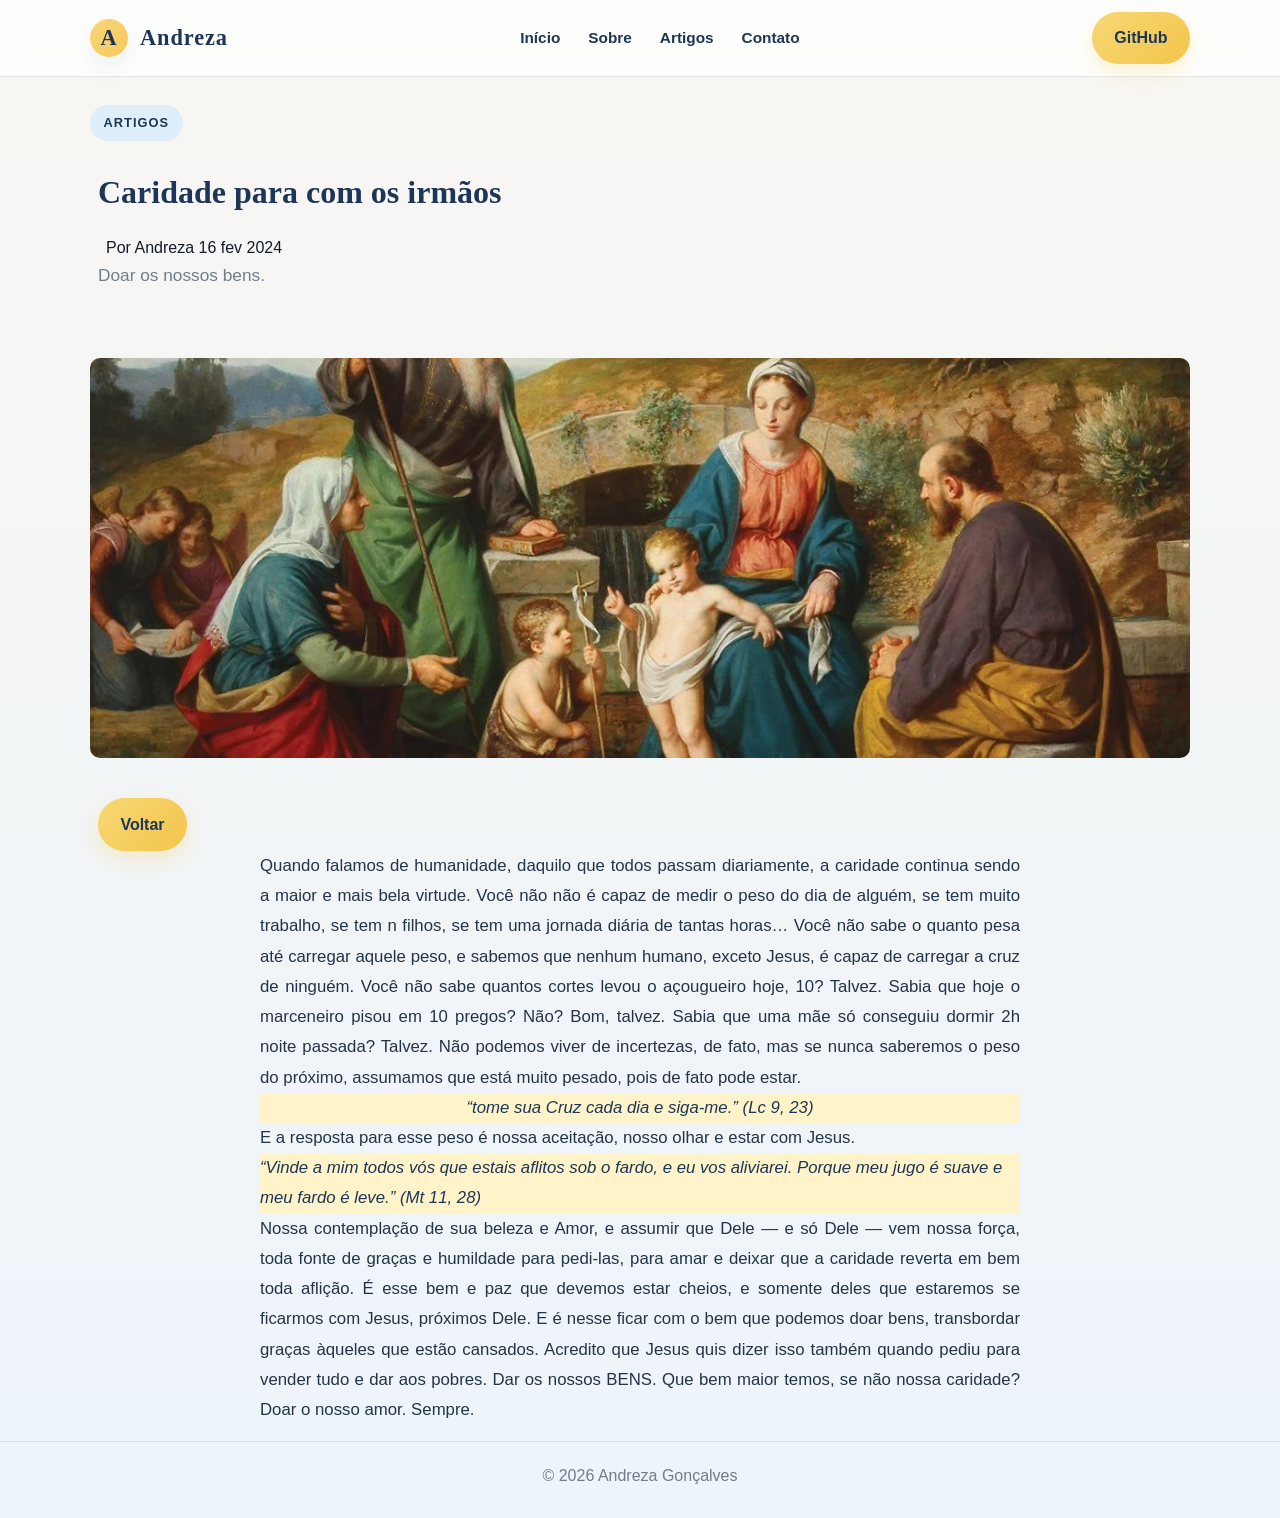
==== blog-refactored/artigo2.html @ 64412440 "feat: blog with semantic HTML" ====
<!DOCTYPE html>
<html lang="pt-BR">
<head>
  <meta charset="UTF-8" />
  <meta name="viewport" content="width=device-width, initial-scale=1.0" />
  <meta name="description" content="Reflexão de Andreza Gonçalves sobre caridade, empatia e a responsabilidade de ajudar os irmãos." />
  <title>Caridade para com os irmãos | Andreza Gonçalves</title>
  <link rel="stylesheet" href="style.css" />
</head>
<body>
  <header class="site-header">
    <div class="container header-inner">
      <a href="pagina.html" class="brand" aria-label="Página inicial de Andreza Gonçalves">
        <span class="brand-mark">A</span>
        <span>Andreza</span>
      </a>

      <nav class="site-nav" aria-label="Menu principal">
        <a href="pagina.html#inicio">Início</a>
        <a href="pagina.html#sobre">Sobre</a>
        <a href="pagina.html#artigos">Artigos</a>
        <a href="https://www.linkedin.com/in/andreza-gon%C3%A7alves-2b99ab289/" rel="noopener noreferrer">Contato</a>
      </nav>

      <a href="https://github.com/andrezaolive" class="btn btn-primary" rel="noopener noreferrer">GitHub</a>
    </div>
  </header>

  <main id="inicio">
    <header class="hero" aria-labelledby="titulo-artigo">
      <div class="container hero-inner">
        <div>
          <span class="eyebrow">Artigos</span>
          <div class="hero-content">
            <div class="feature-content">
              <h1 id="titulo-artigo">Caridade para com os irmãos</h1>
              <div class="feature-content h3">
                <span>Por Andreza</span>
                <time datetime="2024-02-16">16 fev 2024</time>
              </div>
                <p class="lead">
                    Doar os nossos bens.
                </p>
            </div>
            </div>
    </header>

    <article class="page-shell" id="artigos">
        <div class="container">
            <div class="page-content">
            <figure class="post-image">
              <img src="artigo2.jpg" alt="Imagem de capa do artigo sobre caridade" />
            </figure>
            <div class="feature-content h3">
            <div class="hero-actions">
                <a href="pagina.html" class="btn btn-primary">Voltar</a>
            </div>
            <div class="article-body">
            <p>
                Quando falamos de humanidade, daquilo que todos passam diariamente, a caridade continua sendo a maior e mais bela virtude. Você não não é capaz de medir o peso do dia de alguém, se tem muito trabalho, se tem n filhos, se tem uma jornada diária de tantas horas… Você não sabe o quanto pesa até carregar aquele peso, e sabemos que nenhum humano, exceto Jesus, é capaz de carregar a cruz de ninguém. Você não sabe quantos cortes levou o açougueiro hoje, 10? Talvez. Sabia que hoje o marceneiro pisou em 10 pregos? Não? Bom, talvez. Sabia que uma mãe só conseguiu dormir 2h noite passada? Talvez. Não podemos viver de incertezas, de fato, mas se nunca saberemos o peso do próximo, assumamos que está muito pesado, pois de fato pode estar. 
            </p>
            <blockquote class="article-citation">“tome sua Cruz cada dia e siga-me.” (Lc 9, 23)</blockquote>
            <p>
               E a resposta para esse peso é nossa aceitação, nosso olhar e estar com Jesus.
            </p>
            <blockquote class="article-citation">“Vinde a mim todos vós que estais aflitos sob o fardo, e eu vos aliviarei. Porque meu jugo é suave e meu fardo é leve.” (Mt 11, 28)</blockquote>
            <p>
                Nossa contemplação de sua beleza e Amor, e assumir que Dele — e só Dele — vem nossa força, toda fonte de graças e humildade para pedi-las, para amar e deixar que a caridade reverta em bem toda aflição. É esse bem e paz que devemos estar cheios, e somente deles que estaremos se ficarmos com Jesus, próximos Dele. E é nesse ficar com o bem que podemos doar bens, transbordar graças àqueles que estão cansados. Acredito que Jesus quis dizer isso também quando pediu para vender tudo e dar aos pobres. Dar os nossos BENS. Que bem maior temos, se não nossa caridade? Doar o nosso amor. Sempre. 
            </p>
            </div>
        </div>
    </article>
  </main> 
  
  <footer class="site-footer" id="copyright">
    <div class="container footer-inner">
      <p>© 2026 Andreza Gonçalves</p>
    </div>
  </footer>
</body>
</html>
---- blog-refactored/style.css ----
:root {
  --navy: #1d3557;
  --blue: #5fa8e8;
  --blue-soft: #dfeefb;
  --yellow: #f7d774;
  --yellow-soft: #fff4c9;
  --cream: #f8f6f2;
  --text: #111c29;
  --muted: #6f7d8c;
  --white: #ffffff;
  --border: rgba(29, 53, 87, 0.12);
  --shadow: 0 10px 25px rgba(29, 53, 87, 0.08);
}

* {
  box-sizing: border-box;
  margin: 0;
  padding: 0;
}

html {
  scroll-behavior: smooth;
}

body {
  font-family: "Segoe UI", Tahoma, Geneva, Verdana, sans-serif;
  background: linear-gradient(180deg, var(--cream) 0%, #edf4fb 100%);
  color: var(--text);
  line-height: 1.7;
}

a {
  color: inherit;
  text-decoration: none;
}

a:focus-visible {
  outline: 3px solid var(--navy);
  outline-offset: 4px;
}

img {
  max-width: 100%;
  display: block;
}

.container {
  width: min(1100px, calc(100% - 32px));
  margin: 0 auto;
}

.site-header {
  background: rgba(255, 255, 255, 0.85);
  backdrop-filter: blur(10px);
  border-bottom: 1px solid var(--border);
  position: sticky;
  top: 0;
  z-index: 10;
}

.header-inner {
  display: flex;
  align-items: center;
  justify-content: space-between;
  min-height: 76px;
  gap: 20px;
}

.brand {
  display: flex;
  align-items: center;
  gap: 12px;
  font-family: Georgia, "Times New Roman", serif;
  font-size: 1.4rem;
  font-weight: 700;
  letter-spacing: 0.04em;
  color: var(--navy);
}

.brand-mark {
  width: 38px;
  height: 38px;
  display: grid;
  place-items: center;
  border-radius: 50%;
  background: linear-gradient(135deg, var(--yellow) 0%, #f6c95d 100%);
  color: var(--navy);
  font-weight: 700;
  box-shadow: var(--shadow);
}

.site-nav {
  display: flex;
  align-items: center;
  gap: 28px;
  flex-wrap: wrap;
}

.site-nav a {
  color: var(--navy);
  font-size: 0.96rem;
  font-weight: 600;
  transition: color 0.2s ease;
}

.site-nav a:hover,
.site-nav a:focus-visible {
  color: var(--blue);
}

.btn {
  display: inline-flex;
  align-items: center;
  justify-content: center;
  padding: 0.8rem 1.4rem;
  border-radius: 999px;
  font-weight: 700;
  transition: transform 0.2s ease, box-shadow 0.2s ease;
}

.btn:hover {
  transform: translateY(-2px);
}

.btn-primary {
  background: linear-gradient(135deg, var(--yellow) 0%, #f3c54c 100%);
  color: var(--navy);
  box-shadow: 0 8px 20px rgba(247, 215, 116, 0.35);
}

.hero {
  padding: 28px 0 40px;
}

.hero-inner {
  display: grid;
  grid-template-columns: 1.3fr 0.7fr;
  align-items: flex-start;
  gap: 36px;
}

.eyebrow {
  display: inline-block;
  margin-bottom: 10px;
  padding: 0.45rem 0.85rem;
  background: var(--blue-soft);
  color: var(--navy);
  border-radius: 999px;
  font-size: 0.8rem;
  font-weight: 700;
  letter-spacing: 0.08em;
  text-transform: uppercase;
}

h1,
h2,
h3,
h4 {
  font-family: Georgia, "Times New Roman", serif;
  color: var(--navy);
  line-height: 1.2;
}

.hero-copy-group {
  display: grid;
  grid-template-columns: minmax(0, 1.5fr) minmax(220px, 520px);
  align-items: center;
  gap: 22px;
  margin-bottom: 18px;
}

.hero-image {
  width: 100%;
  height: 300px;
  object-fit: cover;
  border-radius: 20px;
  box-shadow: var(--shadow);
  border: 1px solid rgba(29, 53, 87, 0.09);
}

.hero p {
  font-size: 1.08rem;
  max-width: 620px;
  color: var(--muted);
  margin-bottom: 28px;
}

.hero-actions {
  display: flex;
  align-items: center;
  gap: 18px;
  flex-wrap: wrap;
}

.link-text {
  font-weight: 700;
  color: var(--navy);
}

.hero-card {
  background: linear-gradient(160deg, #ffffff 0%, #edf7ff 100%);
  border: 1px solid var(--border);
  border-radius: 24px;
  box-shadow: var(--shadow);
  padding: 24px;
}

.feature-content {
  padding: 22px 8px 0;
}

.feature-content h3 {
  font-size: 1.6rem;
  margin-bottom: 10px;
}

.feature-content h4 {
  font-size: 1.2rem;
  margin-bottom: 7px;
}

.article-body {
  font-size: 1.05rem;
  line-height: 1.8;
  color: #243447;
  max-width: 760px;
  margin: 0 auto;
  text-align: justify;
}

.article-citation {
  display: flex;
  background-color: var(--yellow-soft);
  align-items: center;
  justify-content: center;
  flex-wrap: wrap;
  color: var(--navy);
  text-align: left;
  font-style: italic;
}

@media (prefers-reduced-motion: reduce) {
  html {
    scroll-behavior: auto;
  }

  *,
  *::before,
  *::after {
    animation-duration: 0.01ms !important;
    animation-iteration-count: 1 !important;
    transition-duration: 0.01ms !important;
  }
}

.about-list {
  list-style: none;
  padding-left: 0;
  margin: 0;
  display: grid;
  gap: 8px;
}

.about-list li {
  position: relative;
  padding-left: 18px;
  color: var(--navy);
  line-height: 1.6;
}

.about-list li::before {
  content: "•";
  position: absolute;
  left: 0;
  color: var(--blue);
  font-weight: 700;
}

.meta {
  color: var(--muted);
  font-size: 0.9rem;
  display: flex;
  align-items: center;
  gap: 14px;
  flex-wrap: wrap;
  margin-bottom: 12px;
}

.meta span {
  position: relative;
}

.meta span + span::before {
  content: "•";
  margin-right: 14px;
  color: var(--blue);
}

.section {
  padding: 28px 0 48px;
}

.section-header {
  display: flex;
  justify-content: space-between;
  align-items: end;
  gap: 20px;
  margin-bottom: 15px;
}

.section-header h2 {
  font-size: clamp(2rem, 3vw, 2.8rem);
  margin-top: auto;
}

.posts-grid {
  display: grid;
  grid-template-columns: repeat(3, minmax(0, 1fr));
  gap: 24px;
}

.post-card {
  background: var(--yellow-soft);
  padding: 1rem;
  border: 2px solid var(--border);
  border-radius: 17px;
  overflow: hidden;
  box-shadow: var(--shadow);
  margin-bottom: 12px;
  transition: transform 0.2s ease, box-shadow 0.2s ease;
}

.post-card:hover {
  transform: translateY(-4px);
  box-shadow: 0 16px 30px rgba(29, 53, 87, 0.1);
}

.post-image {
  height: 400px;
  background: linear-gradient(135deg, var(--blue-soft), var(--yellow-soft));
  border-radius: 10px;
  margin-bottom: 18px;
  overflow: hidden;
  position: relative;
}

.post-image img {
  width: 100%;
  height: 100%;
  object-fit: cover;
  display: block;
}

.post-content {
  padding: 20px 20px 24px;
}

.tag {
  display: inline-block;
  padding: 0.38rem 0.7rem;
  border-radius: 999px;
  background: var(--yellow);
  color: var(--navy);
  font-size: 0.75rem;
  font-weight: 700;
  letter-spacing: 0.05em;
  text-transform: uppercase;
  margin-bottom: 14px;
}

.post-card h3 {
  font-size: 1.5rem;
  margin-bottom: 10px;
}

.post-card p {
  color: var(--muted);
  margin-bottom: 18px;
}

.read-more {
  color: var(--navy);
  font-weight: 700;
}

.about {
  background: linear-gradient(180deg, rgba(95, 168, 232, 0.08), rgba(255, 255, 255, 0));
}

.about-box {
  display: grid;
  grid-template-columns: 0.8fr 1.2fr;
  gap: 30px;
  background: rgba(145, 199, 243, 0.8);
  border: 1px solid var(--border);
  border-radius: 26px;
  padding: 28px;
  box-shadow: var(--shadow);
}

.profile-pic {
  min-height: 260px;
  background: linear-gradient(135deg, var(--navy) 0%, var(--blue) 100%);
  border-radius: 22px;
  position: relative;
}

.profile-pic::before {
  content: "";
  position: absolute;
  inset: 18% 24%;
  border-radius: 50%;
  background: rgba(255, 255, 255, 0.22);
}

.about-text h2 {
  font-size: clamp(2rem, 3vw, 2.8rem);
  margin-bottom: 14px;
}

.about-text p {
  margin-bottom: 16px;
  color: var(--muted);
}

.quote {
  margin-top: 18px;
  padding: 18px 20px;
  border-left: 4px solid var(--yellow);
  background: var(--yellow-soft);
  border-radius: 0 14px 14px 0;
  color: var(--navy);
  font-family: Georgia, "Times New Roman", serif;
  font-size: 1.08rem;
}

.site-footer {
  padding: 20px 0 28px;
  border-top: 1px solid var(--border);
  margin-top: 1rem;
}

.footer-inner {
  display: flex;
  align-items: center;
  justify-content: center;
  gap: 20px;
  flex-wrap: wrap;
  color: var(--muted);
  text-align: center;
}

.socials {
  display: flex;
  align-items: center;
  gap: 14px;
}

.socials a {
  display: inline-flex;
  align-items: center;
  justify-content: center;
  width: 38px;
  height: 38px;
  border-radius: 50%;
  background: var(--blue-soft);
  color: var(--navy);
  font-weight: 700;
}

@media (max-width: 860px) {
  .hero-inner,
  .about-box,
  .posts-grid {
    grid-template-columns: 1fr;
  }

  .site-header {
    position: static;
  }

  .header-inner,
  .section-header,
  .footer-inner {
    flex-direction: column;
    align-items: flex-start;
  }

  .site-nav {
    gap: 14px 18px;
  }
}

@media (max-width: 520px) {
  .hero {
    padding-top: 40px;
  }

  .hero-actions {
    flex-direction: column;
    align-items: flex-start;
  }

  .btn {
    width: 100%;
  }

  .brand {
    font-size: 1.1rem;
  }
}
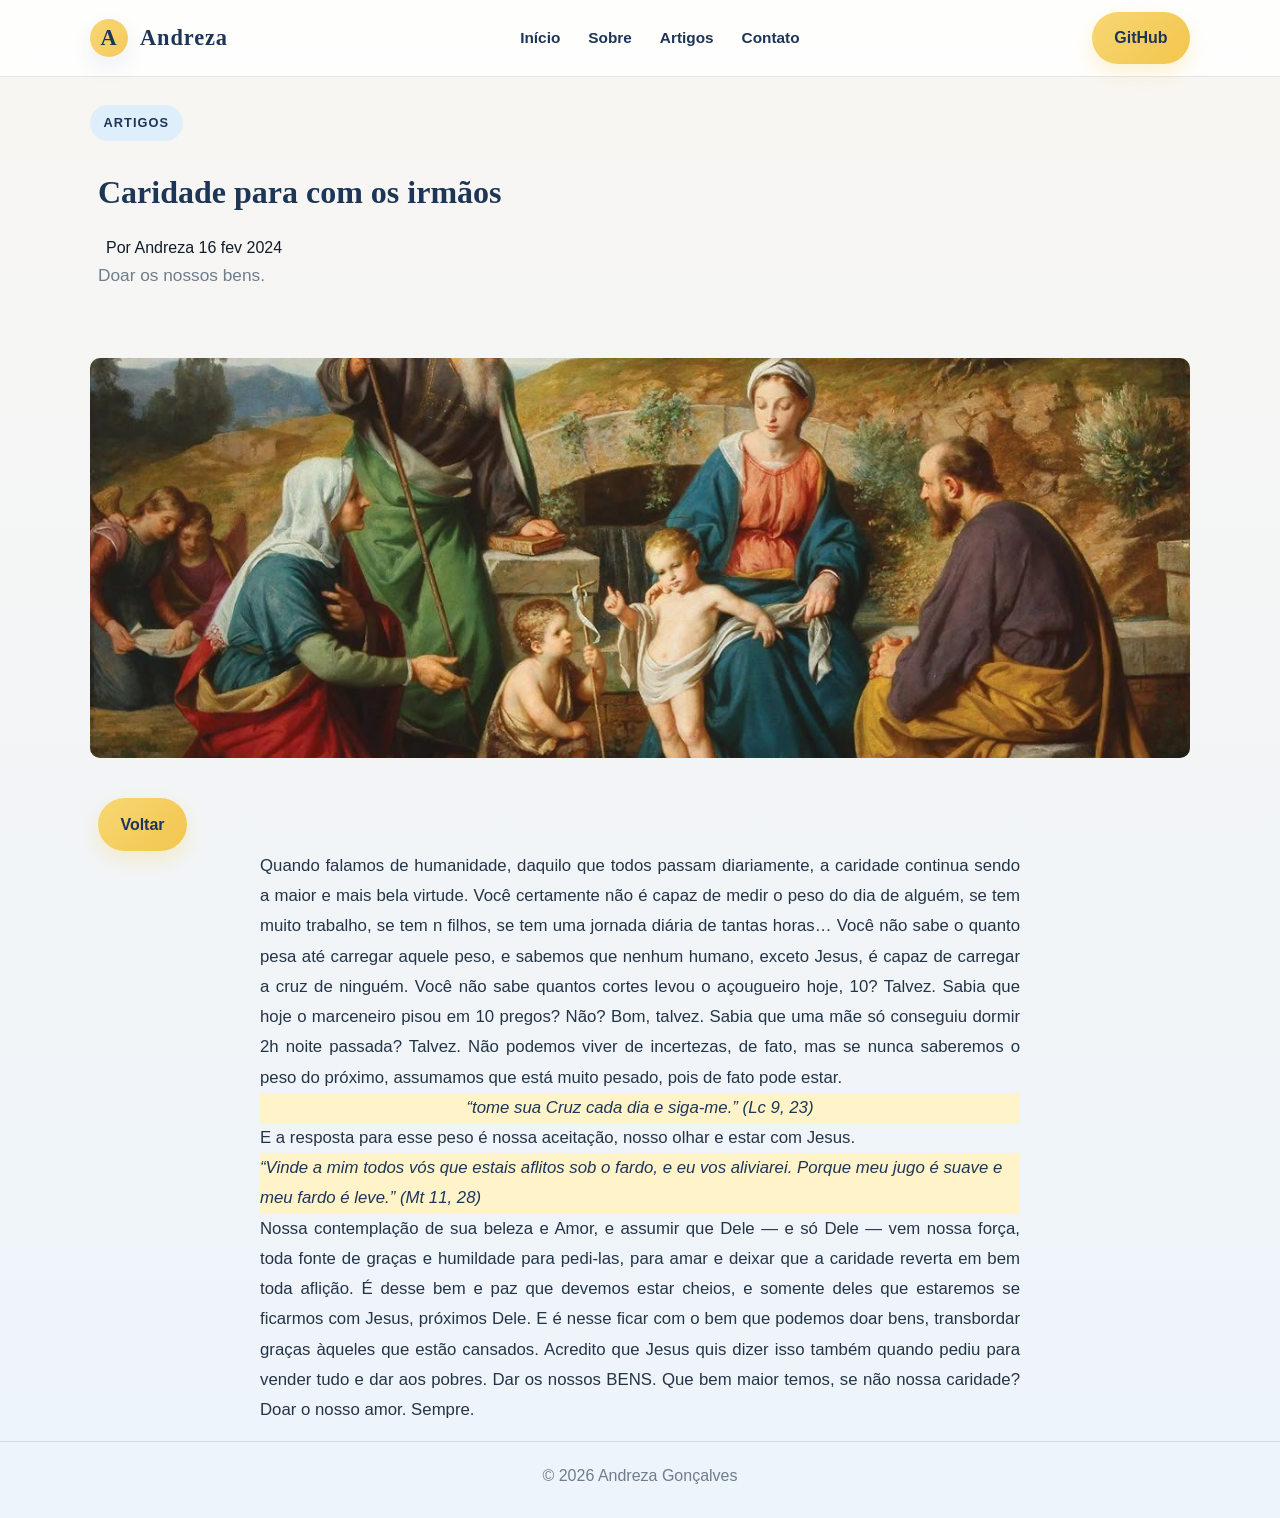
==== commit 03d02d3e: "feat: blog with semantic HTML" ====
--- a/blog-refactored/artigo2.html
+++ b/blog-refactored/artigo2.html
@@ -10,15 +10,15 @@
 <body>
   <header class="site-header">
     <div class="container header-inner">
-      <a href="pagina.html" class="brand" aria-label="Página inicial de Andreza Gonçalves">
+      <a href="index.html" class="brand" aria-label="Página inicial de Andreza Gonçalves">
         <span class="brand-mark">A</span>
         <span>Andreza</span>
       </a>
 
       <nav class="site-nav" aria-label="Menu principal">
-        <a href="pagina.html#inicio">Início</a>
-        <a href="pagina.html#sobre">Sobre</a>
-        <a href="pagina.html#artigos">Artigos</a>
+        <a href="index.html#inicio">Início</a>
+        <a href="index.html#sobre">Sobre</a>
+        <a href="index.html#artigos">Artigos</a>
         <a href="https://www.linkedin.com/in/andreza-gon%C3%A7alves-2b99ab289/" rel="noopener noreferrer">Contato</a>
       </nav>
 
@@ -53,19 +53,19 @@
             </figure>
             <div class="feature-content h3">
             <div class="hero-actions">
-                <a href="pagina.html" class="btn btn-primary">Voltar</a>
+                <a href="index.html" class="btn btn-primary">Voltar</a>
             </div>
             <div class="article-body">
             <p>
-                Quando falamos de humanidade, daquilo que todos passam diariamente, a caridade continua sendo a maior e mais bela virtude. Você não não é capaz de medir o peso do dia de alguém, se tem muito trabalho, se tem n filhos, se tem uma jornada diária de tantas horas… Você não sabe o quanto pesa até carregar aquele peso, e sabemos que nenhum humano, exceto Jesus, é capaz de carregar a cruz de ninguém. Você não sabe quantos cortes levou o açougueiro hoje, 10? Talvez. Sabia que hoje o marceneiro pisou em 10 pregos? Não? Bom, talvez. Sabia que uma mãe só conseguiu dormir 2h noite passada? Talvez. Não podemos viver de incertezas, de fato, mas se nunca saberemos o peso do próximo, assumamos que está muito pesado, pois de fato pode estar. 
+                Quando falamos de humanidade, daquilo que todos passam diariamente, a caridade continua sendo a maior e mais bela virtude. Você certamente não é capaz de medir o peso do dia de alguém, se tem muito trabalho, se tem n filhos, se tem uma jornada diária de tantas horas… Você não sabe o quanto pesa até carregar aquele peso, e sabemos que nenhum humano, exceto Jesus, é capaz de carregar a cruz de ninguém. Você não sabe quantos cortes levou o açougueiro hoje, 10? Talvez. Sabia que hoje o marceneiro pisou em 10 pregos? Não? Bom, talvez. Sabia que uma mãe só conseguiu dormir 2h noite passada? Talvez. Não podemos viver de incertezas, de fato, mas se nunca saberemos o peso do próximo, assumamos que está muito pesado, pois de fato pode estar. 
             </p>
             <blockquote class="article-citation">“tome sua Cruz cada dia e siga-me.” (Lc 9, 23)</blockquote>
             <p>
-               E a resposta para esse peso é nossa aceitação, nosso olhar e estar com Jesus.
+                E a resposta para esse peso é nossa aceitação, nosso olhar e estar com Jesus.
             </p>
             <blockquote class="article-citation">“Vinde a mim todos vós que estais aflitos sob o fardo, e eu vos aliviarei. Porque meu jugo é suave e meu fardo é leve.” (Mt 11, 28)</blockquote>
             <p>
-                Nossa contemplação de sua beleza e Amor, e assumir que Dele — e só Dele — vem nossa força, toda fonte de graças e humildade para pedi-las, para amar e deixar que a caridade reverta em bem toda aflição. É esse bem e paz que devemos estar cheios, e somente deles que estaremos se ficarmos com Jesus, próximos Dele. E é nesse ficar com o bem que podemos doar bens, transbordar graças àqueles que estão cansados. Acredito que Jesus quis dizer isso também quando pediu para vender tudo e dar aos pobres. Dar os nossos BENS. Que bem maior temos, se não nossa caridade? Doar o nosso amor. Sempre. 
+                Nossa contemplação de sua beleza e Amor, e assumir que Dele — e só Dele — vem nossa força, toda fonte de graças e humildade para pedi-las, para amar e deixar que a caridade reverta em bem toda aflição. É desse bem e paz que devemos estar cheios, e somente deles que estaremos se ficarmos com Jesus, próximos Dele. E é nesse ficar com o bem que podemos doar bens, transbordar graças àqueles que estão cansados. Acredito que Jesus quis dizer isso também quando pediu para vender tudo e dar aos pobres. Dar os nossos BENS. Que bem maior temos, se não nossa caridade? Doar o nosso amor. Sempre. 
             </p>
             </div>
         </div>
